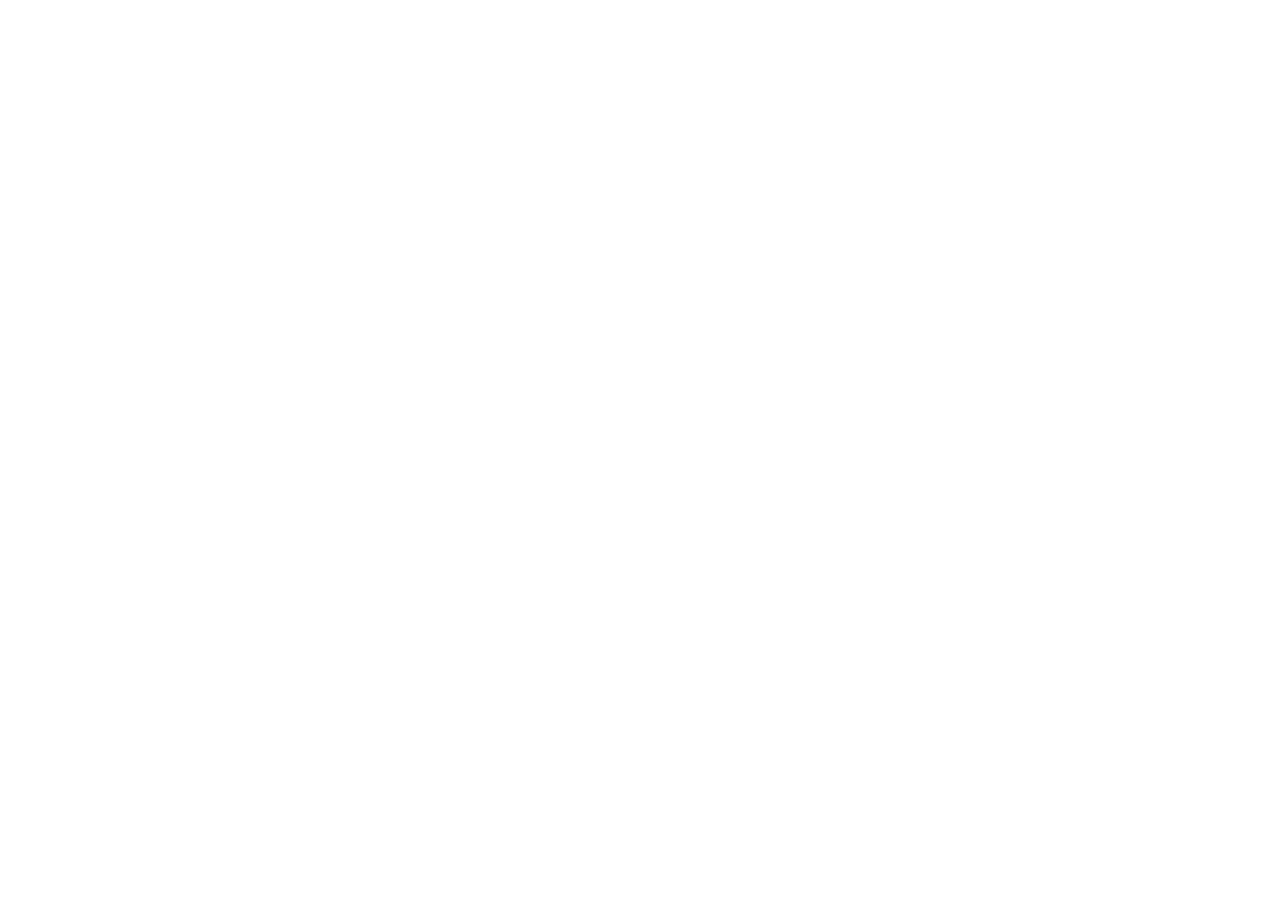
==== index.html @ 2809d0f0 "feat: inited the project; add readme file" ====
<!DOCTYPE html>
<html lang="en">
<head>
    <meta charset="UTF-8">
    <meta name="viewport" content="width=device-width, initial-scale=1.0">
    <title>Title of the page</title>
</head>
<body>
    
</body>
</html>
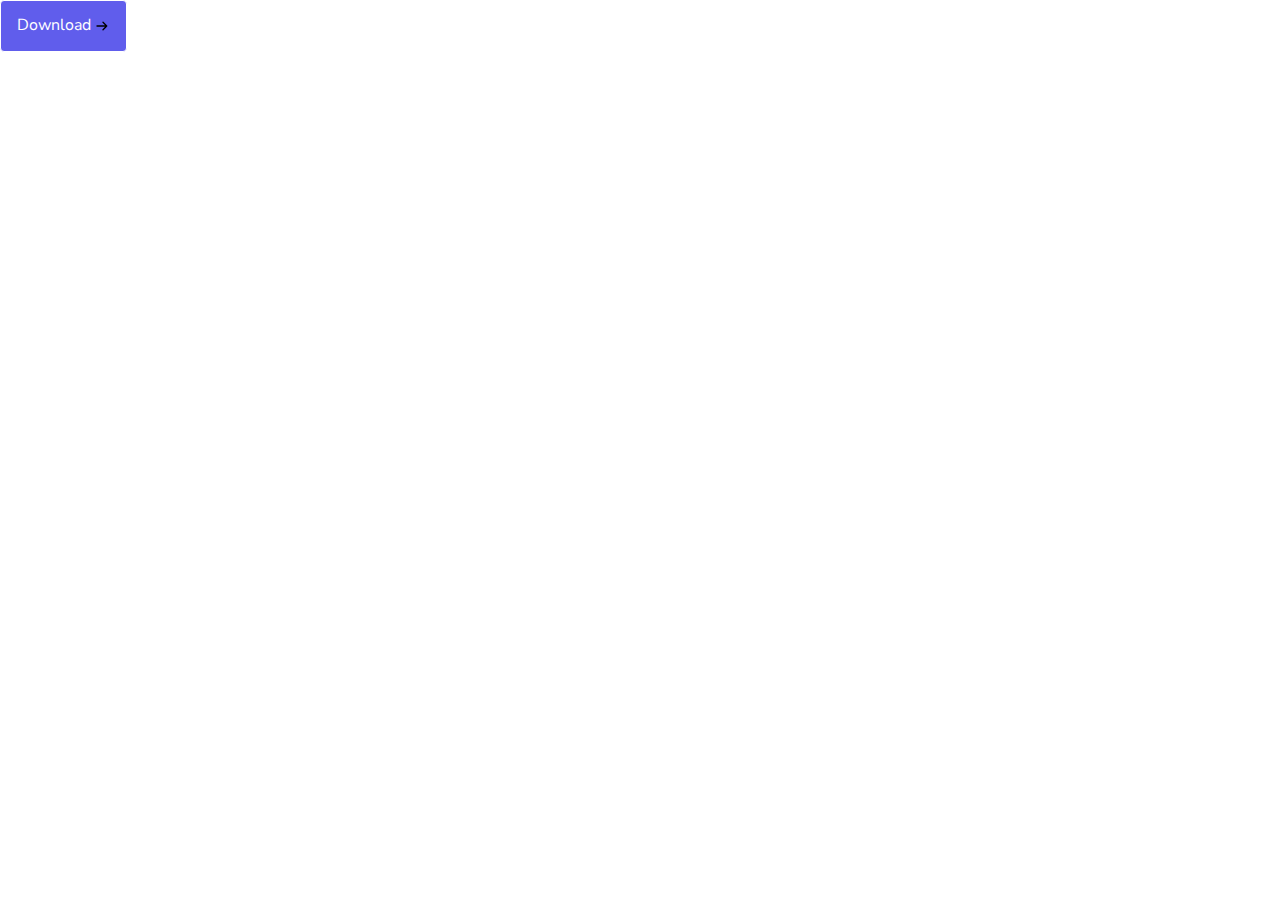
==== commit 328f384f: "feat(css): add base css and started component styles" ====
--- a/index.html
+++ b/index.html
@@ -4,8 +4,9 @@
     <meta charset="UTF-8">
     <meta name="viewport" content="width=device-width, initial-scale=1.0">
     <title>Title of the page</title>
+    <link rel="stylesheet" href="./src/static/css/main.css">
 </head>
 <body>
-    
+    <button class="btn btn-primary include-arrow">Download</button>
 </body>
 </html>--- a/src/static/css/main.css
+++ b/src/static/css/main.css
@@ -0,0 +1,5 @@
+/* Base */
+@import url("./base.css");
+
+/* Components */
+@import url("./components.css");
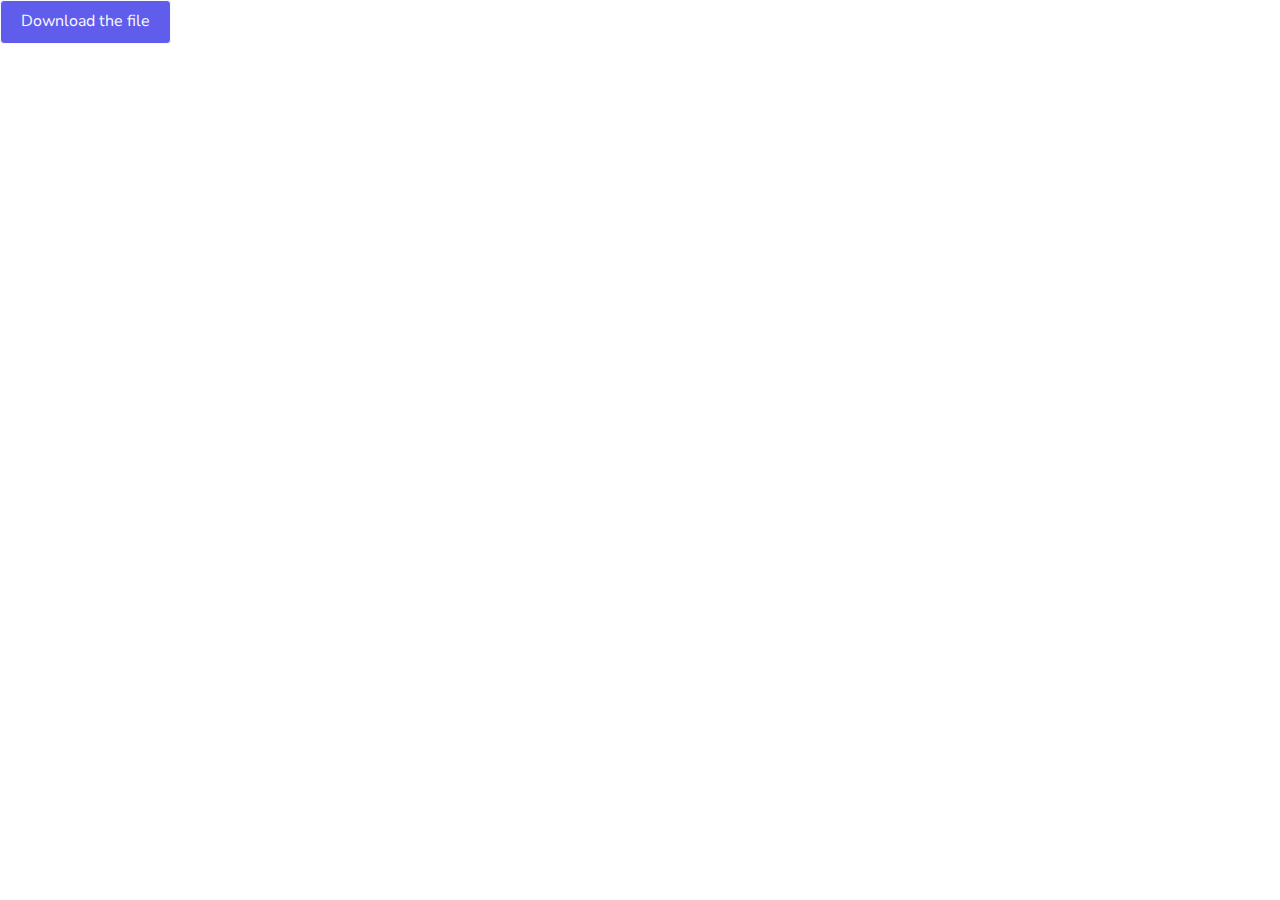
==== commit c82d00c9: "feat(css):  finish up the buttons component style; add dynamic title attr set via js" ====
--- a/index.html
+++ b/index.html
@@ -7,6 +7,8 @@
     <link rel="stylesheet" href="./src/static/css/main.css">
 </head>
 <body>
-    <button class="btn btn-primary include-arrow">Download</button>
+    <button class="btn btn-primary">Download the file</button>
+
+    <script type="module" src="./src/static/js/main.js"></script>
 </body>
 </html>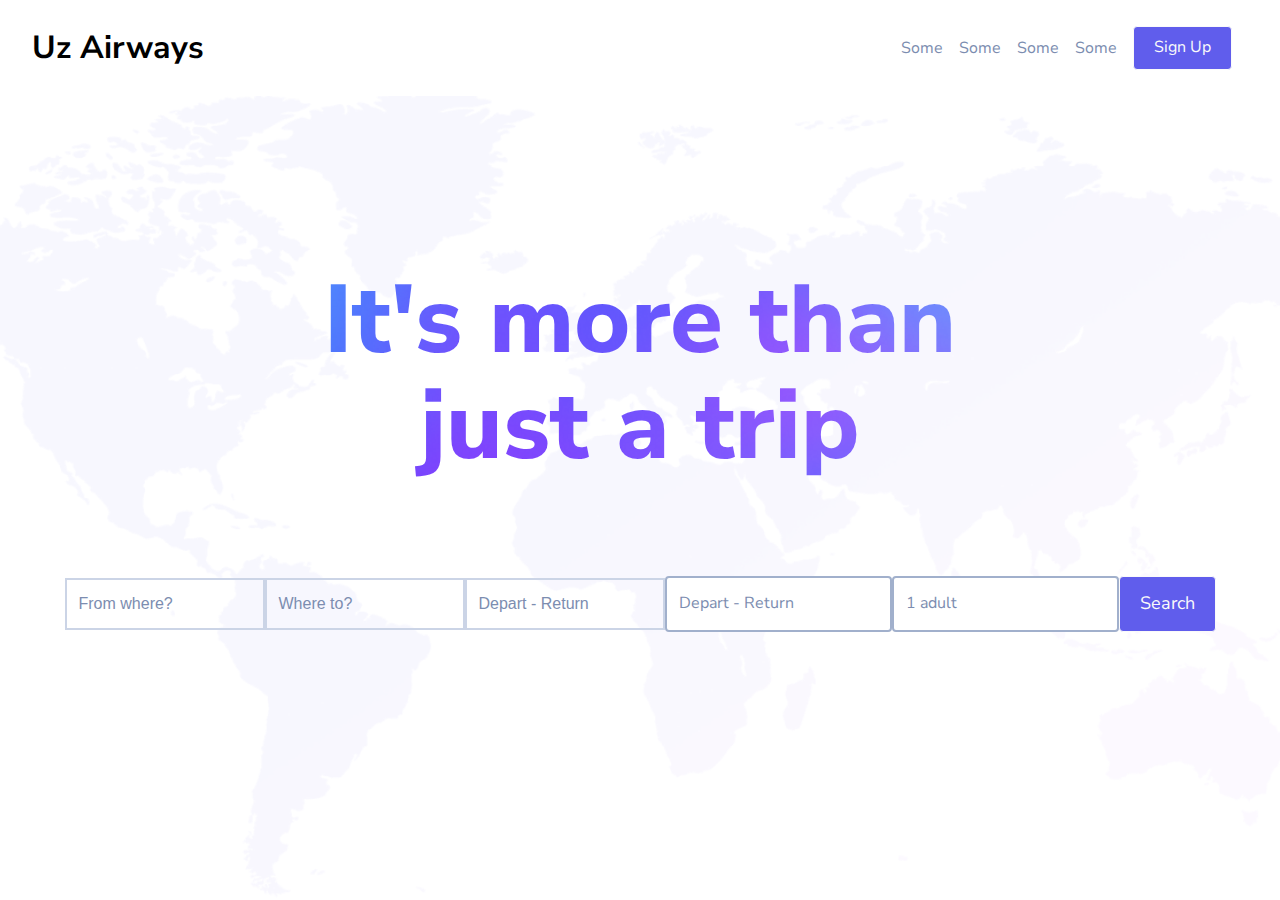
==== commit aca81f8d: "feat: add dropdown and other stuff" ====
--- a/index.html
+++ b/index.html
@@ -1,14 +1,92 @@
 <!DOCTYPE html>
 <html lang="en">
-<head>
-    <meta charset="UTF-8">
-    <meta name="viewport" content="width=device-width, initial-scale=1.0">
-    <title>Title of the page</title>
-    <link rel="stylesheet" href="./src/static/css/main.css">
-</head>
-<body>
-    <button class="btn btn-primary">Download the file</button>
+    <head>
+        <meta charset="UTF-8" />
+        <meta name="viewport" content="width=device-width, initial-scale=1.0" />
+        <title>Title of the page</title>
+        <link rel="stylesheet" href="./src/static/css/main.css" />
+    </head>
+    <body>
+        <nav>
+            <div
+                class="container d-flex justify-content-between align-items-center">
+                <h1>Uz Airways</h1>
+                <ul class="d-flex gap-1 align-items-center">
+                    <li><a class="link" href="#">Some</a></li>
+                    <li><a class="link" href="#">Some</a></li>
+                    <li><a class="link" href="#">Some</a></li>
+                    <li><a class="link" href="#">Some</a></li>
+                    <li>
+                        <button class="btn btn-primary btn-md">Sign Up</button>
+                    </li>
+                    <li></li>
+                </ul>
+            </div>
+        </nav>
 
-    <script type="module" src="./src/static/js/main.js"></script>
-</body>
-</html>+        <main class="d-flex flex-column justify-content-center">
+            <h1 class="banner-text">It's more than just a trip</h1>
+            <div class="input-list d-flex justify-content-center">
+                <div class="custom-select" style="width: 200px">
+                    <select>
+                        <option value="0">From where?</option>
+                        <option value="1">Audi</option>
+                        <option value="2">BMW</option>
+                        <option value="3">Citroen</option>
+                        <option value="4">Ford</option>
+                        <option value="5">Honda</option>
+                        <option value="6">Jaguar</option>
+                        <option value="7">Land Rover</option>
+                        <option value="8">Mercedes</option>
+                        <option value="9">Mini</option>
+                        <option value="10">Nissan</option>
+                        <option value="11">Toyota</option>
+                        <option value="12">Volvo</option>
+                    </select>
+                </div>
+                <div class="custom-select" style="width: 200px">
+                    <select>
+                        <option value="0">Where to?</option>
+                        <option value="1">Audi</option>
+                        <option value="2">BMW</option>
+                        <option value="3">Citroen</option>
+                        <option value="4">Ford</option>
+                        <option value="5">Honda</option>
+                        <option value="6">Jaguar</option>
+                        <option value="7">Land Rover</option>
+                        <option value="8">Mercedes</option>
+                        <option value="9">Mini</option>
+                        <option value="10">Nissan</option>
+                        <option value="11">Toyota</option>
+                        <option value="12">Volvo</option>
+                    </select>
+                </div>
+                <div class="custom-select" style="width: 200px">
+                    <select>
+                        <option value="0">Depart - Return</option>
+                        <option value="1">Audi</option>
+                        <option value="2">BMW</option>
+                        <option value="3">Citroen</option>
+                        <option value="4">Ford</option>
+                        <option value="5">Honda</option>
+                        <option value="6">Jaguar</option>
+                        <option value="7">Land Rover</option>
+                        <option value="8">Mercedes</option>
+                        <option value="9">Mini</option>
+                        <option value="10">Nissan</option>
+                        <option value="11">Toyota</option>
+                        <option value="12">Volvo</option>
+                    </select>
+                </div>
+                <input
+                    type="text"
+                    class="form-control"
+                    placeholder="Depart - Return" />
+                <input type="text" class="form-control" placeholder="1 adult" />
+                <button class="btn btn-primary btn-lg">Search</button>
+            </div>
+        </main>
+
+        <script type="module" src="./src/static/js/main.js"></script>
+    </body>
+</html>
--- a/src/static/css/main.css
+++ b/src/static/css/main.css
@@ -3,3 +3,61 @@
 
 /* Components */
 @import url("./components.css");
+
+.container {
+    width: calc(100% - 4rem);
+    height: 100%;
+    margin-inline: auto;
+}
+
+nav {
+    height: 6rem;
+}
+
+.banner-text {
+    font-size: 6rem;
+    text-align: center;
+    padding-inline: 20%;
+    background-image: url("../../assets/background-mask-gradient.png");
+    background-repeat: no-repeat;
+    background-size: contain;
+    background-position: center;
+    background-clip: text;
+    -webkit-text-fill-color: transparent;
+    font-weight: 800;
+    -webkit-font-smoothing: antialiased;
+}
+
+main {
+    background-image: url("../../assets/world-map.png");
+    background-repeat: no-repeat;
+    background-size: cover;
+    background-position: center;
+    height: calc(100vh - 6rem);
+}
+
+.input-list {
+    padding-block: 6rem;
+}
+
+.input-list > div {
+    border-color: var(--gray-200) !important;
+}
+
+.input-list > div:not(:last-of-type) {
+    border-right: none !important;
+}
+
+.input-list > div:first-of-type {
+    border-top-right-radius: 0px !important;
+    border-bottom-right-radius: 0px !important;
+}
+
+.input-list > div:last-of-type {
+    border-top-left-radius: 0px !important;
+    border-bottom-left-radius: 0px !important;
+}
+
+.input-list > div:not(:first-of-type):not(:last-of-type) {
+    border-radius: 0 !important;
+}
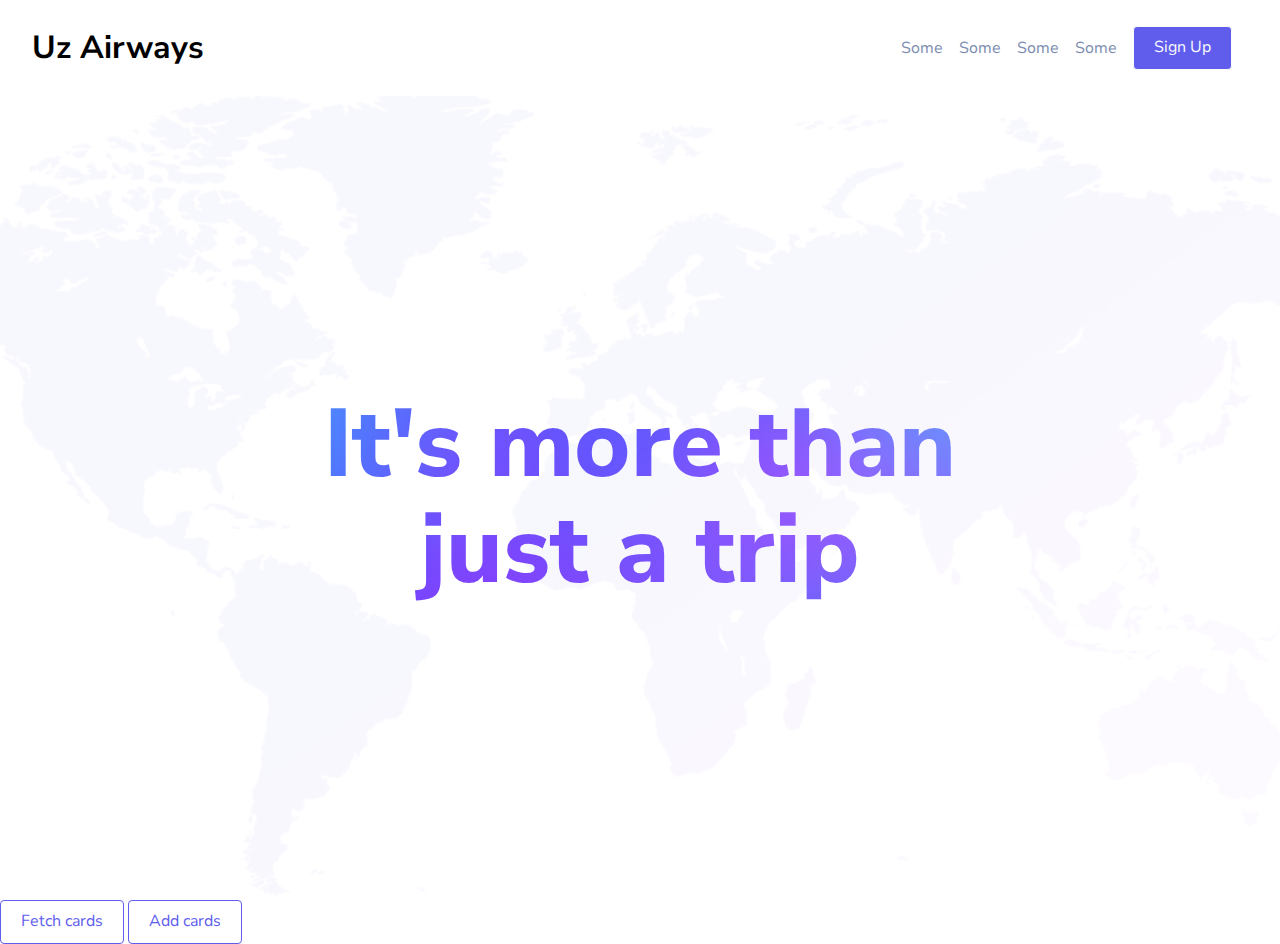
==== commit 722a7aba: "add some components" ====
--- a/index.html
+++ b/index.html
@@ -26,66 +26,10 @@
 
         <main class="d-flex flex-column justify-content-center">
             <h1 class="banner-text">It's more than just a trip</h1>
-            <div class="input-list d-flex justify-content-center">
-                <div class="custom-select" style="width: 200px">
-                    <select>
-                        <option value="0">From where?</option>
-                        <option value="1">Audi</option>
-                        <option value="2">BMW</option>
-                        <option value="3">Citroen</option>
-                        <option value="4">Ford</option>
-                        <option value="5">Honda</option>
-                        <option value="6">Jaguar</option>
-                        <option value="7">Land Rover</option>
-                        <option value="8">Mercedes</option>
-                        <option value="9">Mini</option>
-                        <option value="10">Nissan</option>
-                        <option value="11">Toyota</option>
-                        <option value="12">Volvo</option>
-                    </select>
-                </div>
-                <div class="custom-select" style="width: 200px">
-                    <select>
-                        <option value="0">Where to?</option>
-                        <option value="1">Audi</option>
-                        <option value="2">BMW</option>
-                        <option value="3">Citroen</option>
-                        <option value="4">Ford</option>
-                        <option value="5">Honda</option>
-                        <option value="6">Jaguar</option>
-                        <option value="7">Land Rover</option>
-                        <option value="8">Mercedes</option>
-                        <option value="9">Mini</option>
-                        <option value="10">Nissan</option>
-                        <option value="11">Toyota</option>
-                        <option value="12">Volvo</option>
-                    </select>
-                </div>
-                <div class="custom-select" style="width: 200px">
-                    <select>
-                        <option value="0">Depart - Return</option>
-                        <option value="1">Audi</option>
-                        <option value="2">BMW</option>
-                        <option value="3">Citroen</option>
-                        <option value="4">Ford</option>
-                        <option value="5">Honda</option>
-                        <option value="6">Jaguar</option>
-                        <option value="7">Land Rover</option>
-                        <option value="8">Mercedes</option>
-                        <option value="9">Mini</option>
-                        <option value="10">Nissan</option>
-                        <option value="11">Toyota</option>
-                        <option value="12">Volvo</option>
-                    </select>
-                </div>
-                <input
-                    type="text"
-                    class="form-control"
-                    placeholder="Depart - Return" />
-                <input type="text" class="form-control" placeholder="1 adult" />
-                <button class="btn btn-primary btn-lg">Search</button>
-            </div>
         </main>
+        <button id="fetch-btn" class="btn btn-secondary">Fetch cards</button>
+        <button id="add-btn" class="btn btn-secondary">Add cards</button>
+        <section id="some"></section>
 
         <script type="module" src="./src/static/js/main.js"></script>
     </body>
--- a/src/static/css/main.css
+++ b/src/static/css/main.css
@@ -36,28 +36,4 @@
     height: calc(100vh - 6rem);
 }
 
-.input-list {
-    padding-block: 6rem;
-}
 
-.input-list > div {
-    border-color: var(--gray-200) !important;
-}
-
-.input-list > div:not(:last-of-type) {
-    border-right: none !important;
-}
-
-.input-list > div:first-of-type {
-    border-top-right-radius: 0px !important;
-    border-bottom-right-radius: 0px !important;
-}
-
-.input-list > div:last-of-type {
-    border-top-left-radius: 0px !important;
-    border-bottom-left-radius: 0px !important;
-}
-
-.input-list > div:not(:first-of-type):not(:last-of-type) {
-    border-radius: 0 !important;
-}
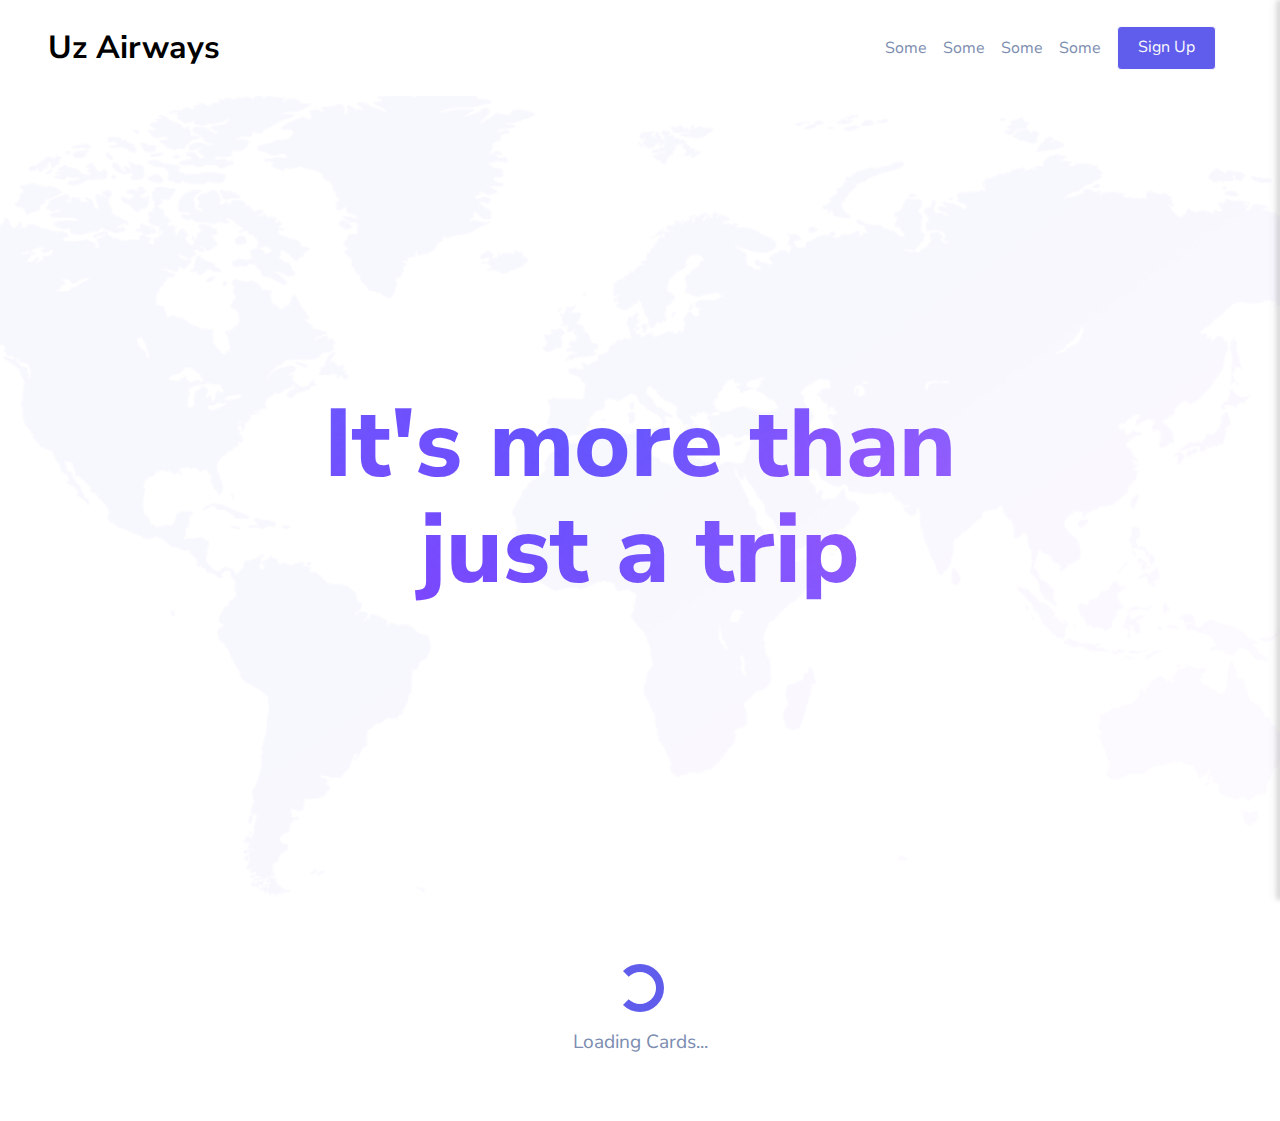
==== commit c69761b7: "finish main page with side bar" ====
--- a/index.html
+++ b/index.html
@@ -7,10 +7,27 @@
         <link rel="stylesheet" href="./src/static/css/main.css" />
     </head>
     <body>
+        <aside id="sidebar">
+            <div
+                class="side-wrapper d-flex justify-content-center align-items-center">
+                <button id="close-menu">
+                    <img src="./src/assets/icons/32/x close no.svg" alt="" />
+                </button>
+                <ul>
+                    <li><a class="link" href="#">Some</a></li>
+                    <li><a class="link" href="#">Some</a></li>
+                    <li><a class="link" href="#">Some</a></li>
+                    <li><a class="link" href="#">Some</a></li>
+                </ul>
+            </div>
+        </aside>
         <nav>
             <div
                 class="container d-flex justify-content-between align-items-center">
                 <h1>Uz Airways</h1>
+                <button id="burger-menu">
+                    <img src="./src/assets/icons/32/menu.svg" alt="" />
+                </button>
                 <ul class="d-flex gap-1 align-items-center">
                     <li><a class="link" href="#">Some</a></li>
                     <li><a class="link" href="#">Some</a></li>
@@ -27,10 +44,10 @@
         <main class="d-flex flex-column justify-content-center">
             <h1 class="banner-text">It's more than just a trip</h1>
         </main>
-        <button id="fetch-btn" class="btn btn-secondary">Fetch cards</button>
-        <button id="add-btn" class="btn btn-secondary">Add cards</button>
-        <section id="some"></section>
+        <div class="container">
+            <div id="page-content"></div>
+        </div>
 
-        <script type="module" src="./src/static/js/main.js"></script>
+        <script type="module" src="src/static/js/main.js"></script>
     </body>
 </html>
--- a/src/static/css/main.css
+++ b/src/static/css/main.css
@@ -5,7 +5,7 @@
 @import url("./components.css");
 
 .container {
-    width: calc(100% - 4rem);
+    width: calc(100% - 6rem);
     height: 100%;
     margin-inline: auto;
 }
@@ -20,7 +20,7 @@
     padding-inline: 20%;
     background-image: url("../../assets/background-mask-gradient.png");
     background-repeat: no-repeat;
-    background-size: contain;
+    background-size: cover;
     background-position: center;
     background-clip: text;
     -webkit-text-fill-color: transparent;
@@ -36,4 +36,101 @@
     height: calc(100vh - 6rem);
 }
 
+#page-content {
+    display: flex;
+    flex-direction: column;
+    gap: 2rem;
+}
 
+.card-grid {
+    display: grid;
+    grid-template-columns: repeat(12, minmax(0, 1fr));
+    overflow: hidden;
+    gap: 2rem;
+    margin-bottom: 2rem;
+}
+.card-grid a {
+    grid-column: span 4 / span 4;
+}
+
+#sidebar {
+    position: absolute;
+    z-index: 100;
+    height: 100vh;
+    right: -500px;
+    width: 500px;
+    background-color: rgba(255, 255, 255, 0.9);
+    backdrop-filter: blur(10px);
+    box-shadow: -4px 0 4px rgba(0, 0, 0, 0.1), -6px 0 8px rgba(0, 0, 0, 0.05);
+    transition: all 200ms ease;
+}
+
+#sidebar.active {
+    right: 0;
+}
+
+#sidebar > .side-wrapper {
+    width: 100%;
+    height: 100%;
+}
+#sidebar ul {
+    li a {
+        font-size: 2rem;
+    }
+}
+
+#sidebar button {
+    position: absolute;
+    right: 2rem;
+    top: 2rem;
+    display: block;
+}
+
+@media (max-width: 1048px) {
+    .card-grid a {
+        grid-column: span 6 / span 6;
+    }
+    #burger-menu {
+        display: block;
+    }
+    nav ul {
+        display: none !important;
+    }
+    .banner-text {
+        font-size: 4.5rem;
+        padding-inline: 10%;
+    }
+}
+
+@media (max-width: 750px) {
+    .card-grid a {
+        grid-column: span 12 / span 12;
+    }
+    .card .card-image-wrapper {
+        height: 15rem !important;
+    }
+    .card .card-text {
+        flex-direction: column !important;
+    }
+    .card .card-description {
+        display: none !important;
+    }
+    .card .card-text-price {
+        color: var(--gray-400) !important;
+        font-size: 1rem !important;
+        font-size: 400 !important;
+    }
+
+    .container {
+        width: calc(100% - 4rem);
+    }
+
+    .banner-text {
+        font-size: 3.5rem;
+        padding-inline: 5%;
+    }
+
+    #sidebar{
+        width: 100%;
+    }
+}
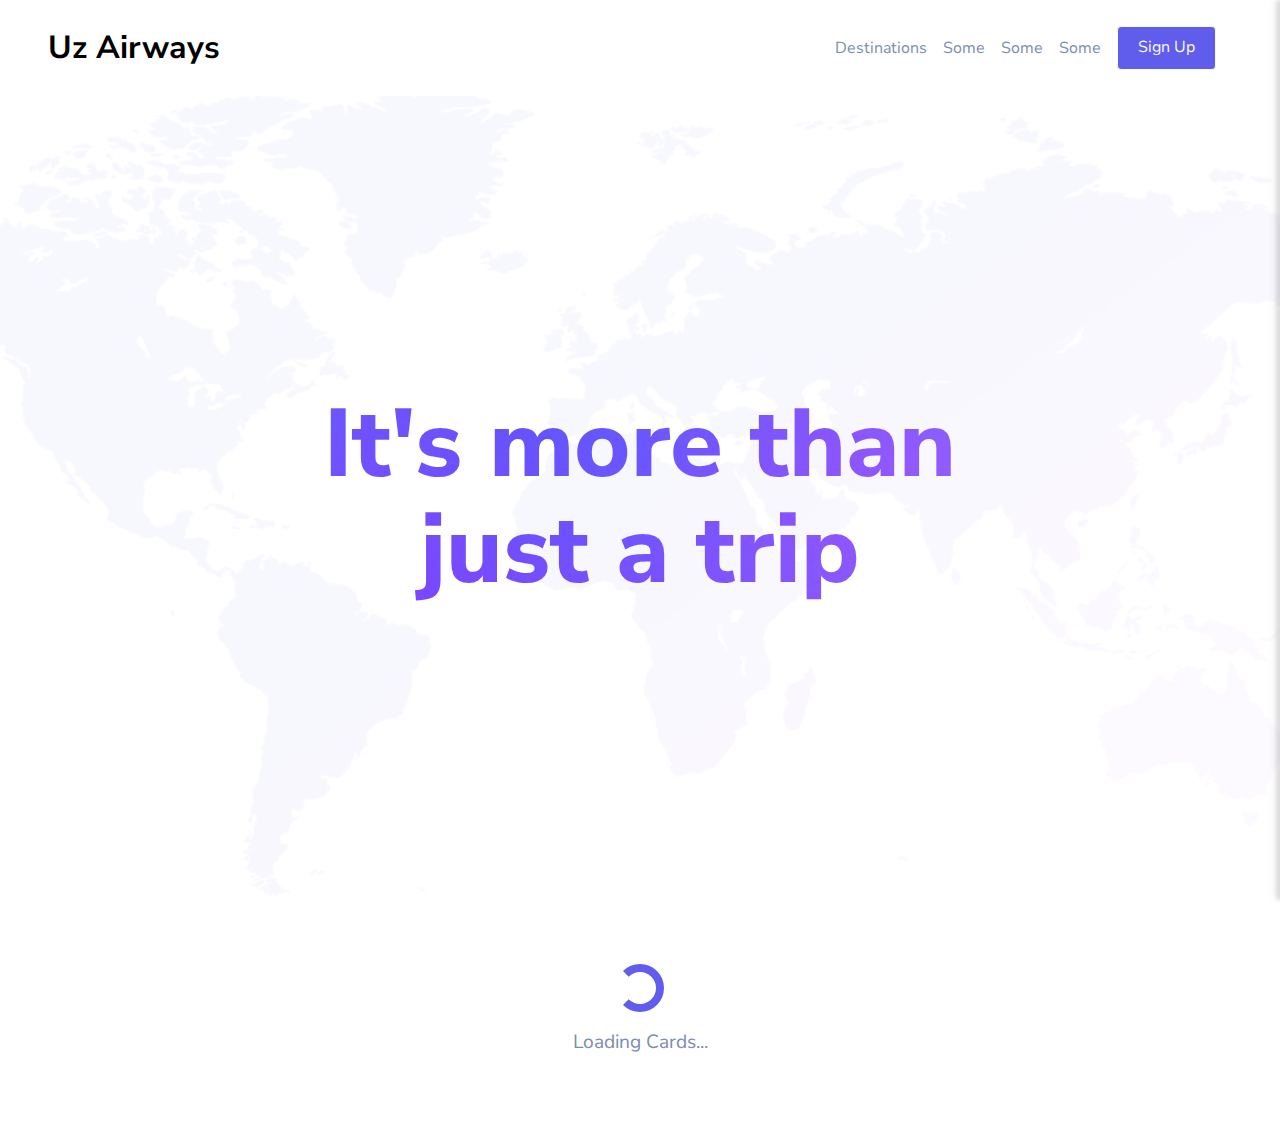
==== commit fafddb9c: "add routing and dynamic paths" ====
--- a/index.html
+++ b/index.html
@@ -3,44 +3,10 @@
     <head>
         <meta charset="UTF-8" />
         <meta name="viewport" content="width=device-width, initial-scale=1.0" />
-        <title>Title of the page</title>
+        <title>Welcome | UzAirways</title>
         <link rel="stylesheet" href="./src/static/css/main.css" />
     </head>
     <body>
-        <aside id="sidebar">
-            <div
-                class="side-wrapper d-flex justify-content-center align-items-center">
-                <button id="close-menu">
-                    <img src="./src/assets/icons/32/x close no.svg" alt="" />
-                </button>
-                <ul>
-                    <li><a class="link" href="#">Some</a></li>
-                    <li><a class="link" href="#">Some</a></li>
-                    <li><a class="link" href="#">Some</a></li>
-                    <li><a class="link" href="#">Some</a></li>
-                </ul>
-            </div>
-        </aside>
-        <nav>
-            <div
-                class="container d-flex justify-content-between align-items-center">
-                <h1>Uz Airways</h1>
-                <button id="burger-menu">
-                    <img src="./src/assets/icons/32/menu.svg" alt="" />
-                </button>
-                <ul class="d-flex gap-1 align-items-center">
-                    <li><a class="link" href="#">Some</a></li>
-                    <li><a class="link" href="#">Some</a></li>
-                    <li><a class="link" href="#">Some</a></li>
-                    <li><a class="link" href="#">Some</a></li>
-                    <li>
-                        <button class="btn btn-primary btn-md">Sign Up</button>
-                    </li>
-                    <li></li>
-                </ul>
-            </div>
-        </nav>
-
         <main class="d-flex flex-column justify-content-center">
             <h1 class="banner-text">It's more than just a trip</h1>
         </main>
--- a/src/static/css/main.css
+++ b/src/static/css/main.css
@@ -130,7 +130,14 @@
         padding-inline: 5%;
     }
 
-    #sidebar{
+    #sidebar {
+        right: -100%;
         width: 100%;
     }
+
+    .section-header h1,
+    .section-header span {
+        font-size: 1.2rem;
+        text-align: center;
+    }
 }
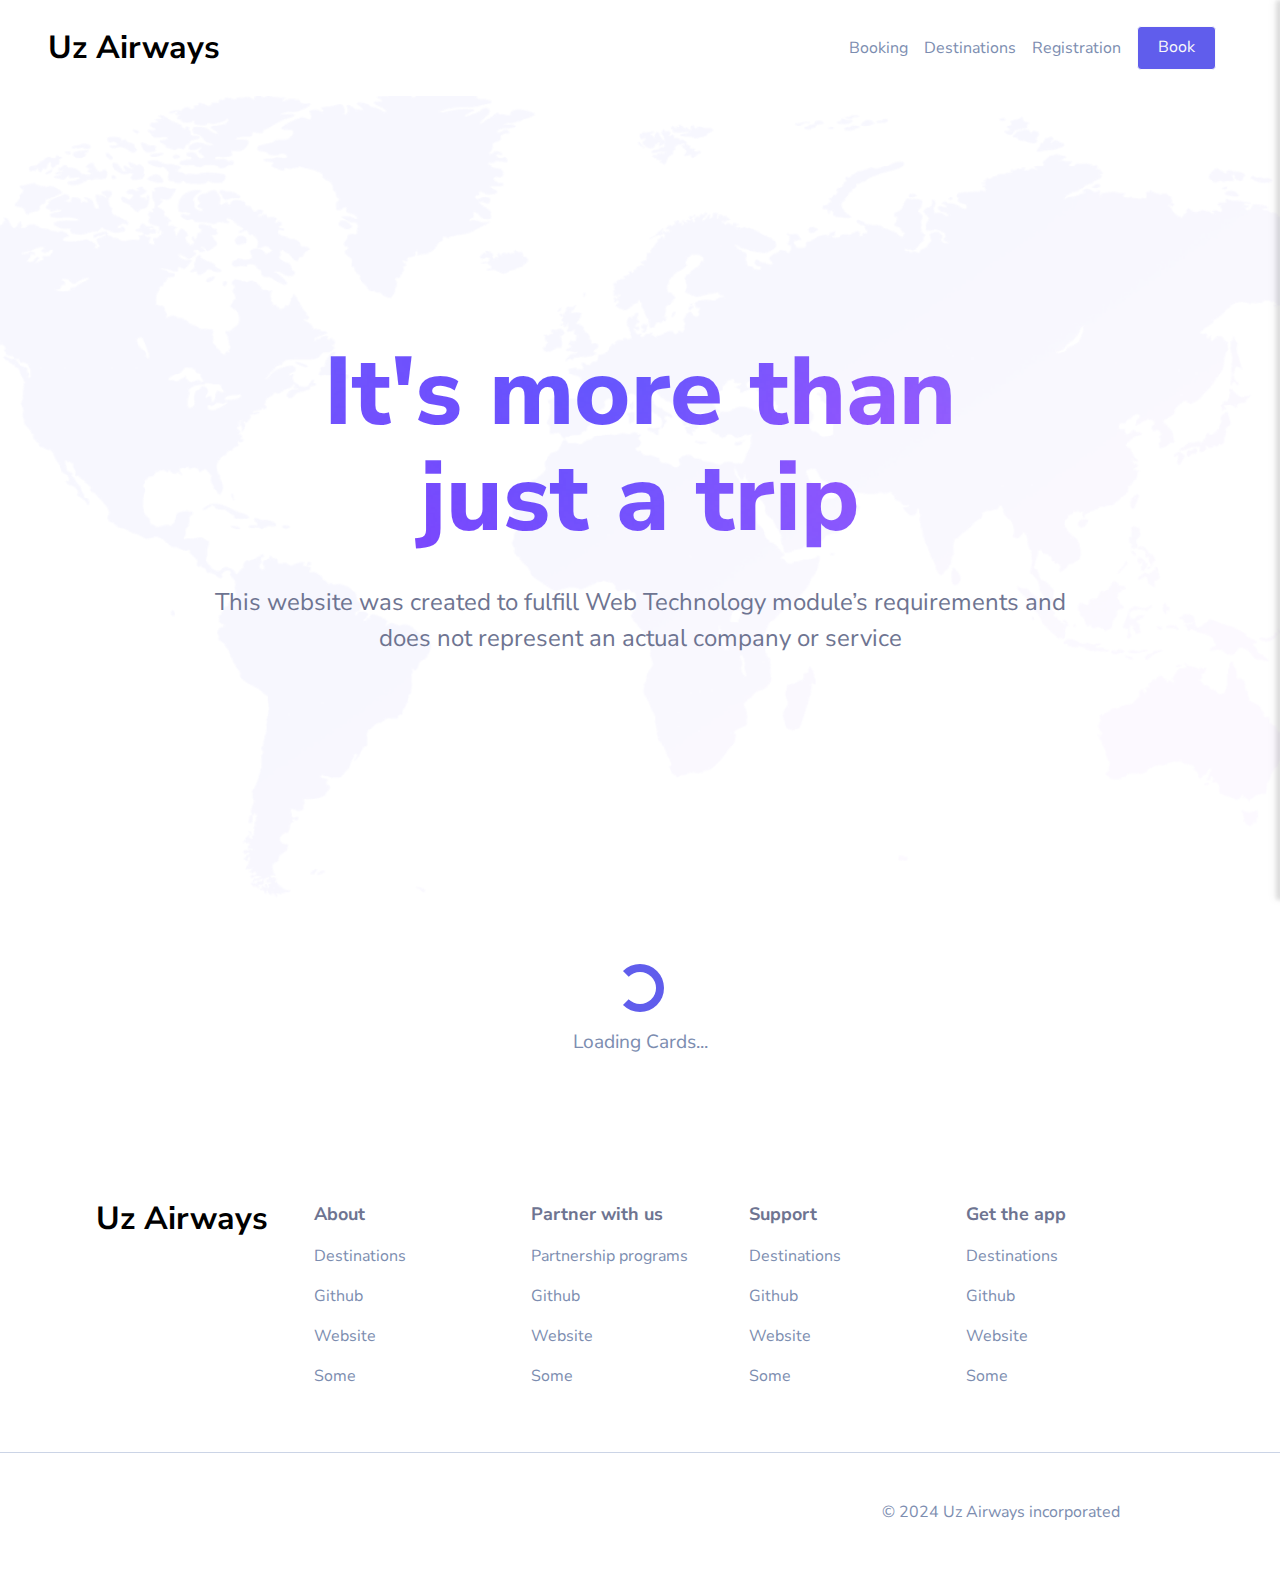
==== commit d86bfe26: "finalize" ====
--- a/index.html
+++ b/index.html
@@ -9,9 +9,13 @@
     <body>
         <main class="d-flex flex-column justify-content-center">
             <h1 class="banner-text">It's more than just a trip</h1>
+            <p class="mt-2">
+                This website was created to fulfill Web Technology module’s
+                requirements and <br> does not represent an actual company or service
+            </p>
         </main>
         <div class="container">
-            <div id="page-content"></div>
+            <div class="page-content"></div>
         </div>
 
         <script type="module" src="src/static/js/main.js"></script>
--- a/src/static/css/main.css
+++ b/src/static/css/main.css
@@ -10,8 +10,18 @@
     margin-inline: auto;
 }
 
+.container-xl {
+    width: calc(100% - 12rem);
+    height: 100%;
+    margin-inline: auto;
+}
+
 nav {
     height: 6rem;
+}
+
+nav h1 a {
+    color: var(--primary-purple);
 }
 
 .banner-text {
@@ -27,7 +37,11 @@
     font-weight: 800;
     -webkit-font-smoothing: antialiased;
 }
-
+main>p {
+    font-size: 1.5rem;
+    color: var(--gray-600);
+    text-align: center;
+}
 main {
     background-image: url("../../assets/world-map.png");
     background-repeat: no-repeat;
@@ -36,10 +50,10 @@
     height: calc(100vh - 6rem);
 }
 
-#page-content {
+.page-content {
     display: flex;
     flex-direction: column;
-    gap: 2rem;
+    gap: 1rem;
 }
 
 .card-grid {
@@ -86,6 +100,52 @@
     display: block;
 }
 
+/* Container for the element with negative positioning */
+.overflow-container {
+    position: relative;
+    width: 100%;
+    overflow: hidden;
+}
+
+.form-visual-tag {
+    background: var(--light-purple);
+    border-radius: 4px;
+    padding: 0.75rem;
+    color: var(--gray-700);
+}
+
+.form-visual-card {
+    background-color: var(--purple-white);
+    border-radius: 8px;
+    padding: 2rem;
+}
+
+.form-visual-card img {
+    border-radius: 8px;
+    height: 200px;
+    object-fit: cover;
+    object-position: center;
+}
+
+.form-visual-card h1 {
+    font-size: 2rem;
+}
+
+.form-visual-description {
+    color: var(--gray-700);
+}
+
+.visual-detail-card {
+    background-color: #5f5dec37;
+    backdrop-filter: blur(5px);
+    border-radius: 0.5rem;
+    color: var(--gray-700);
+}
+.visual-placeholder {
+    background: var(--purple-white);
+    border-radius: 0.5rem;
+}
+
 @media (max-width: 1048px) {
     .card-grid a {
         grid-column: span 6 / span 6;
@@ -99,6 +159,31 @@
     .banner-text {
         font-size: 4.5rem;
         padding-inline: 10%;
+    }
+    .registration-wrapper {
+        flex-direction: column;
+    }
+    .footer-content-wrapper > div {
+        grid-column: span 5 / span 5 ;
+        margin-bottom: 2rem;
+    }
+
+    #tables-wrapper{
+        flex-direction: column;
+        justify-content: center;
+        gap: 2rem;
+    }
+
+    #prices-table-container {
+        justify-content: center;
+    }
+
+    .filters-container {
+        flex-direction: column;
+        justify-content: center;
+    }
+    .filters-container > div {
+        align-items: center;
     }
 }
 
@@ -131,7 +216,7 @@
     }
 
     #sidebar {
-        right: -100%;
+        right: -100vw;
         width: 100%;
     }
 
@@ -140,4 +225,8 @@
         font-size: 1.2rem;
         text-align: center;
     }
-}
+    .registration-wrapper {
+        width: calc(100% - 2rem) !important;
+    }
+
+}
